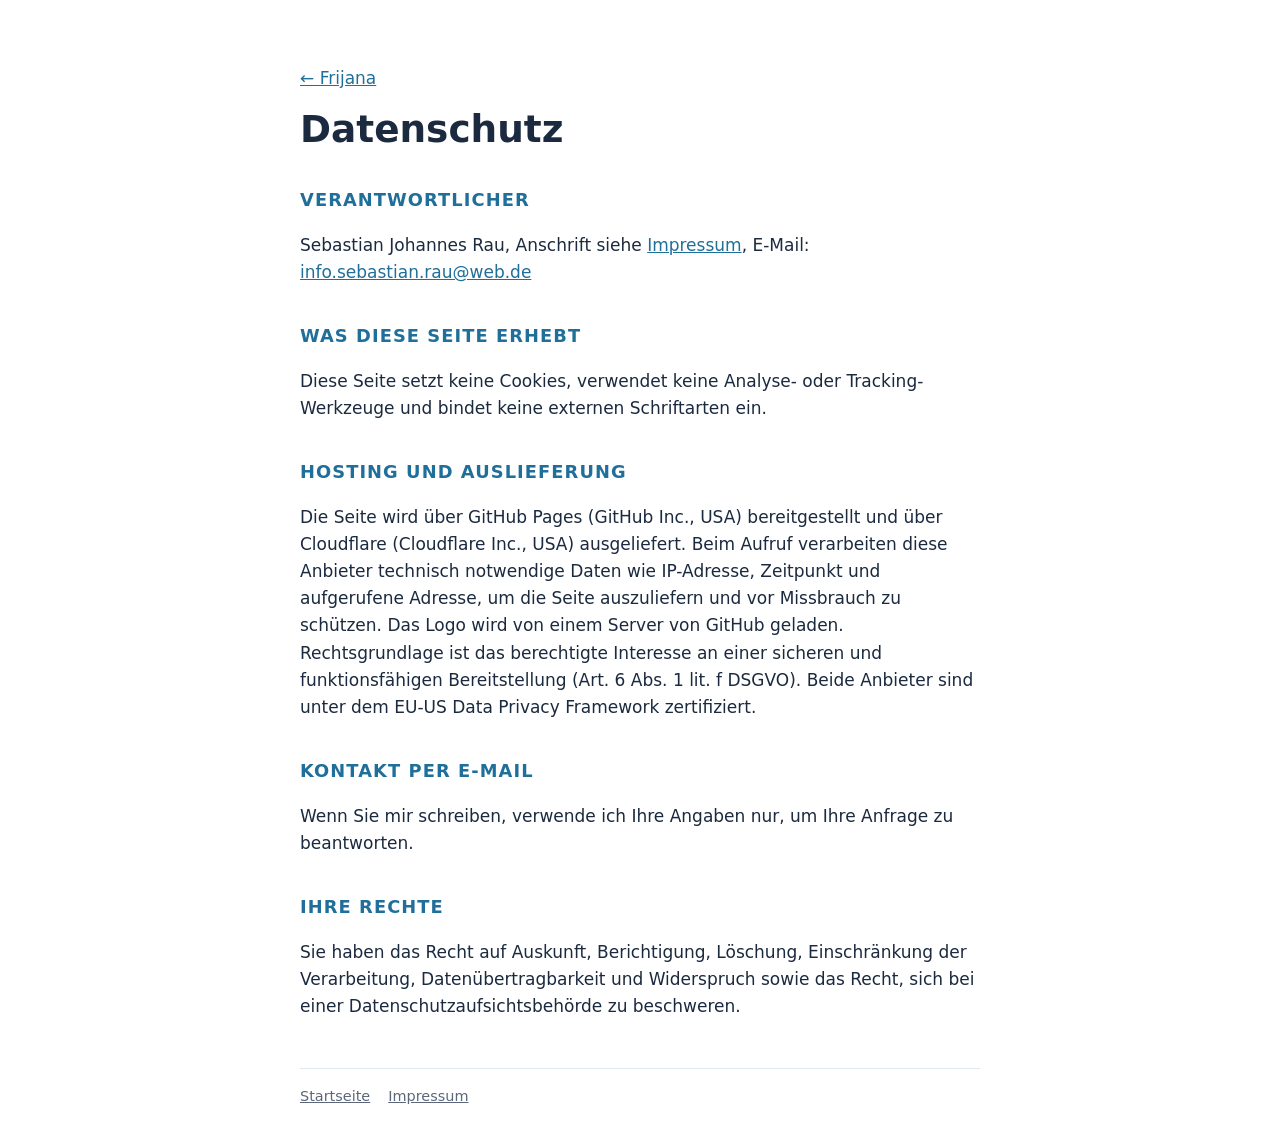
==== datenschutz.html @ 7d2eb8ae "Add landing page, imprint and privacy notice for frijana.de Co-Authored-By: Claude Opus 5.5 <noreply" ====
<!doctype html>
<html lang="de">
<head>
<meta charset="utf-8">
<meta name="viewport" content="width=device-width, initial-scale=1">
<title>Datenschutz – Frijana</title>
<meta name="robots" content="noindex">
<link rel="stylesheet" href="style.css">
</head>
<body>
<div class="wrap">
<p><a href="./">← Frijana</a></p>
<h1>Datenschutz</h1>

<h2>Verantwortlicher</h2>
<p>Sebastian Johannes Rau, Anschrift siehe <a href="impressum.html">Impressum</a>, E-Mail: <a href="mailto:info.sebastian.rau@web.de">info.sebastian.rau@web.de</a></p>

<h2>Was diese Seite erhebt</h2>
<p>Diese Seite setzt keine Cookies, verwendet keine Analyse- oder Tracking-Werkzeuge und bindet keine externen Schriftarten ein.</p>

<h2>Hosting und Auslieferung</h2>
<p>Die Seite wird über GitHub Pages (GitHub Inc., USA) bereitgestellt und über Cloudflare (Cloudflare Inc., USA) ausgeliefert. Beim Aufruf verarbeiten diese Anbieter technisch notwendige Daten wie IP-Adresse, Zeitpunkt und aufgerufene Adresse, um die Seite auszuliefern und vor Missbrauch zu schützen. Das Logo wird von einem Server von GitHub geladen. Rechtsgrundlage ist das berechtigte Interesse an einer sicheren und funktionsfähigen Bereitstellung (Art. 6 Abs. 1 lit. f DSGVO). Beide Anbieter sind unter dem EU-US Data Privacy Framework zertifiziert.</p>

<h2>Kontakt per E-Mail</h2>
<p>Wenn Sie mir schreiben, verwende ich Ihre Angaben nur, um Ihre Anfrage zu beantworten.</p>

<h2>Ihre Rechte</h2>
<p>Sie haben das Recht auf Auskunft, Berichtigung, Löschung, Einschränkung der Verarbeitung, Datenübertragbarkeit und Widerspruch sowie das Recht, sich bei einer Datenschutzaufsichtsbehörde zu beschweren.</p>

<footer>
  <a href="./">Startseite</a>
  <a href="impressum.html">Impressum</a>
</footer>
</div>
</body>
</html>
---- style.css ----
:root{--bg:#ffffff;--fg:#1b2a3f;--muted:#5b6778;--line:#e3e8ee;--accent:#1f6f9a;--teal:#2fa8a2;--soft:#f3f7f9}
@media (prefers-color-scheme:dark){:root{--bg:#0f1722;--fg:#e6edf3;--muted:#9aa7b4;--line:#243142;--accent:#5bb8e0;--teal:#4cc9be;--soft:#152131}}
*{box-sizing:border-box}
html{font-size:17px}
body{margin:0;background:var(--bg);color:var(--fg);font-family:system-ui,-apple-system,"Segoe UI",Roboto,"Helvetica Neue",Arial,sans-serif;line-height:1.6}
a{color:var(--accent)}
.wrap{max-width:720px;margin:0 auto;padding:48px 20px 32px}
header{display:flex;align-items:center;gap:20px;margin-bottom:28px}
header img{width:88px;height:88px;border-radius:18px;background:#fff;flex:none}
h1{font-size:2.2rem;line-height:1.1;margin:0}
.tag{margin:6px 0 0;color:var(--muted);font-size:1.05rem}
.status{display:inline-block;border:1px solid var(--line);background:var(--soft);border-radius:999px;padding:6px 14px;font-size:.85rem;color:var(--muted);margin:0 0 28px}
.status b{color:var(--teal)}
h2{font-size:1.05rem;letter-spacing:.06em;text-transform:uppercase;color:var(--accent);margin:36px 0 10px}
ul{padding-left:1.2em;margin:0}
li{margin:0 0 6px}
.cols{display:grid;grid-template-columns:1fr 1fr;gap:12px}
.card{border:1px solid var(--line);border-radius:12px;padding:14px 16px;background:var(--soft)}
.card b{display:block;margin-bottom:2px}
.card span{color:var(--muted);font-size:.93rem}
.note{color:var(--muted);font-size:.9rem}
footer{border-top:1px solid var(--line);margin-top:48px;padding-top:16px;font-size:.85rem;color:var(--muted);display:flex;flex-wrap:wrap;gap:8px 18px}
footer a{color:var(--muted)}
@media (max-width:560px){.cols{grid-template-columns:1fr}header img{width:64px;height:64px}h1{font-size:1.8rem}}
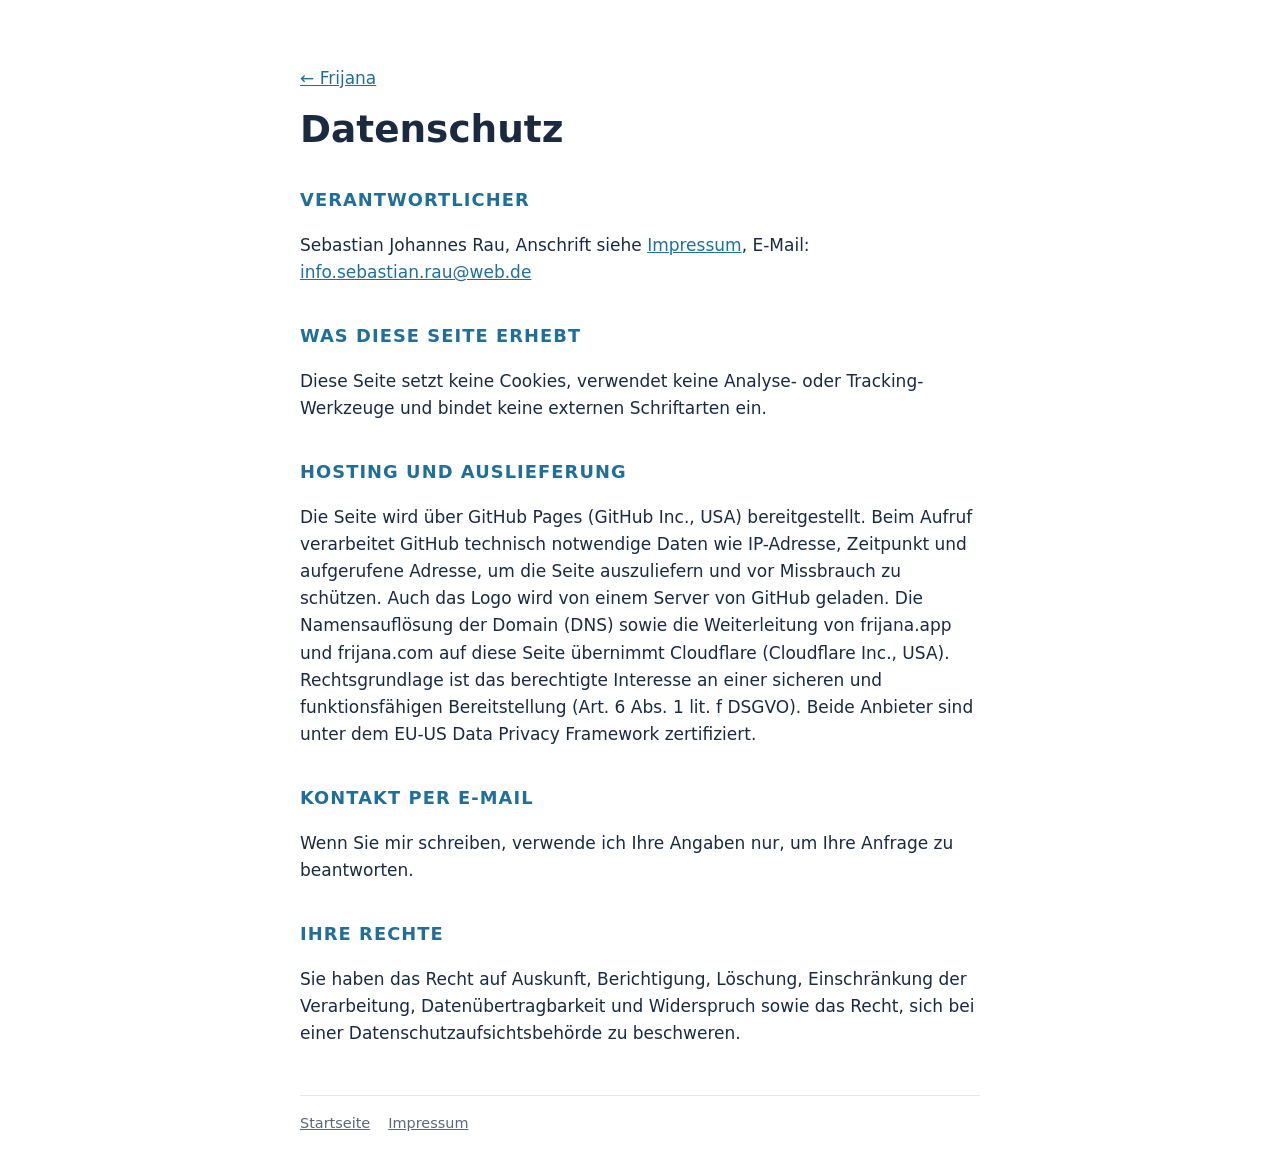
==== commit d292a47a: "Privacy notice: Cloudflare handles DNS and redirects only Co-Authored-By: Claude Opus 5.5 <noreply@a" ====
--- a/datenschutz.html
+++ b/datenschutz.html
@@ -19,7 +19,7 @@
 <p>Diese Seite setzt keine Cookies, verwendet keine Analyse- oder Tracking-Werkzeuge und bindet keine externen Schriftarten ein.</p>
 
 <h2>Hosting und Auslieferung</h2>
-<p>Die Seite wird über GitHub Pages (GitHub Inc., USA) bereitgestellt und über Cloudflare (Cloudflare Inc., USA) ausgeliefert. Beim Aufruf verarbeiten diese Anbieter technisch notwendige Daten wie IP-Adresse, Zeitpunkt und aufgerufene Adresse, um die Seite auszuliefern und vor Missbrauch zu schützen. Das Logo wird von einem Server von GitHub geladen. Rechtsgrundlage ist das berechtigte Interesse an einer sicheren und funktionsfähigen Bereitstellung (Art. 6 Abs. 1 lit. f DSGVO). Beide Anbieter sind unter dem EU-US Data Privacy Framework zertifiziert.</p>
+<p>Die Seite wird über GitHub Pages (GitHub Inc., USA) bereitgestellt. Beim Aufruf verarbeitet GitHub technisch notwendige Daten wie IP-Adresse, Zeitpunkt und aufgerufene Adresse, um die Seite auszuliefern und vor Missbrauch zu schützen. Auch das Logo wird von einem Server von GitHub geladen. Die Namensauflösung der Domain (DNS) sowie die Weiterleitung von frijana.app und frijana.com auf diese Seite übernimmt Cloudflare (Cloudflare Inc., USA). Rechtsgrundlage ist das berechtigte Interesse an einer sicheren und funktionsfähigen Bereitstellung (Art. 6 Abs. 1 lit. f DSGVO). Beide Anbieter sind unter dem EU-US Data Privacy Framework zertifiziert.</p>
 
 <h2>Kontakt per E-Mail</h2>
 <p>Wenn Sie mir schreiben, verwende ich Ihre Angaben nur, um Ihre Anfrage zu beantworten.</p>
